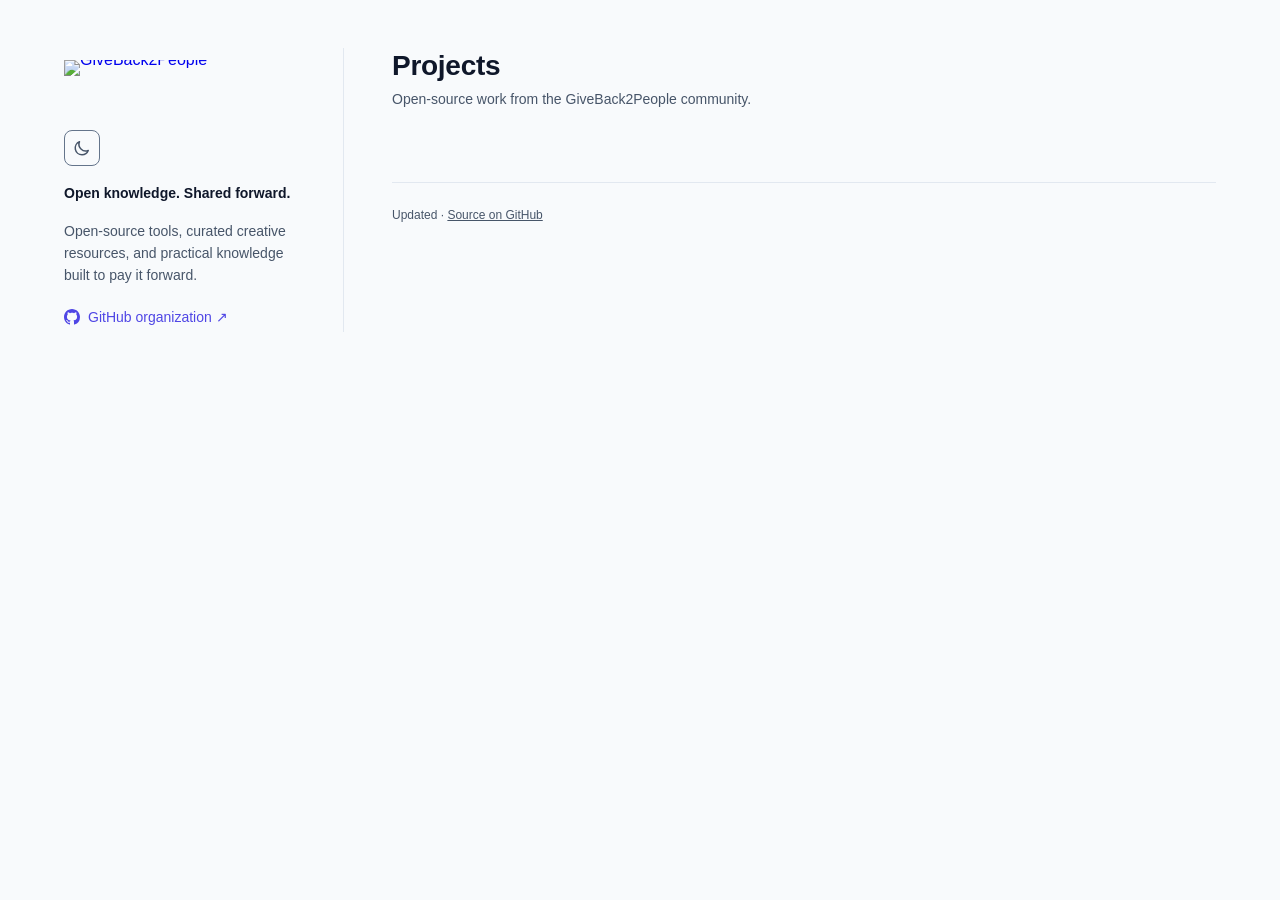
==== src/template.html @ fcbe272d "feat: rebuild showcase with Lift brand kit and static pre-rendering pipeline per SHOWCASE_GUIDELINE." ====
<!DOCTYPE html>
<html lang="en">
<head>
  <meta charset="UTF-8">
  <meta name="viewport" content="width=device-width, initial-scale=1.0">
  
  <title>Projects · GiveBack2People</title>
  <meta name="description" content="Open-source tools, curated creative resources, and practical knowledge built to pay it forward.">
  <meta name="color-scheme" content="light dark">

  <!-- Open Graph / Social Meta -->
  <meta property="og:type" content="website">
  <meta property="og:title" content="Projects · GiveBack2People">
  <meta property="og:description" content="Open-source tools, curated creative resources, and practical knowledge built to pay it forward.">
  <meta property="og:url" content="https://giveback2people.github.io/">
  <meta property="og:image" content="https://giveback2people.github.io/images/avatar-dark.png">
  <meta name="twitter:card" content="summary">

  <!-- Favicons and Web Manifest from Lift Brand Kit -->
  <link rel="icon" href="./icons/favicon.ico" sizes="16x16 32x32 48x48">
  <link rel="icon" href="./icons/favicon.svg" type="image/svg+xml">
  <link rel="apple-touch-icon" href="./icons/apple-touch-icon.png">
  <link rel="manifest" href="./icons/site.webmanifest">
  <meta name="theme-color" content="#0F172A">

  <link rel="stylesheet" href="./styles.css">

  <!-- FOUC prevention inline script -->
  <script>
    <!-- INLINE_THEME_JS -->
  </script>
</head>
<body>
  <a href="#main-content" class="skip-link">Skip to projects</a>

  <div class="container">
    <!-- Left Identity Rail -->
    <header class="identity-rail">
      <div class="rail-top-bar">
        <a href="./" class="brand-link" aria-label="GiveBack2People Home">
          <img src="./images/horizontal-color-light.svg" class="brand-logo logo-light" alt="GiveBack2People" width="200" height="62">
          <img src="./images/horizontal-color-dark.svg" class="brand-logo logo-dark" alt="" aria-hidden="true" width="200" height="62">
        </a>
        <div class="rail-footer">
          <button id="theme-toggle" class="theme-toggle-btn" type="button" aria-label="Switch to dark theme">
            <!-- Sun Icon (Shown in Dark Theme) -->
            <svg class="theme-icon-sun" fill="none" viewBox="0 0 24 24" stroke="currentColor" stroke-width="2" aria-hidden="true">
              <path stroke-linecap="round" stroke-linejoin="round" d="M12 3v1m0 16v1m9-9h-1M4 12H3m15.364 6.364l-.707-.707M6.343 6.343l-.707-.707m12.728 0l-.707.707M6.343 17.657l-.707.707M16 12a4 4 0 11-8 0 4 4 0 018 0z" />
            </svg>
            <!-- Moon Icon (Shown in Light Theme) -->
            <svg class="theme-icon-moon" fill="none" viewBox="0 0 24 24" stroke="currentColor" stroke-width="2" aria-hidden="true">
              <path stroke-linecap="round" stroke-linejoin="round" d="M20.354 15.354A9 9 0 018.646 3.646 9.003 9.003 0 0012 21a9.003 9.003 0 008.354-5.646z" />
            </svg>
          </button>
        </div>
      </div>

      <p class="rail-tagline">Open knowledge. Shared forward.</p>
      
      <p class="rail-blurb">Open-source tools, curated creative resources, and practical knowledge built to pay it forward.</p>

      <ul class="rail-links">
        <li>
          <a href="https://github.com/GiveBack2People" class="rail-link" target="_blank" rel="noopener noreferrer">
            <svg viewBox="0 0 16 16" fill="currentColor" aria-hidden="true">
              <path d="M8 0C3.58 0 0 3.58 0 8c0 3.54 2.29 6.53 5.47 7.59.4.07.55-.17.55-.38 0-.19-.01-.82-.01-1.49-2.01.37-2.53-.49-2.69-.94-.09-.23-.48-.94-.82-1.13-.28-.15-.68-.52-.01-.53.63-.01 1.08.58 1.23.82.72 1.21 1.87.87 2.33.66.07-.52.28-.87.51-1.07-1.78-.2-3.64-.89-3.64-3.95 0-.87.31-1.59.82-2.15-.08-.2-.36-1.02.08-2.12 0 0 .67-.21 2.2.82.64-.18 1.32-.27 2-.27.68 0 1.36.09 2 .27 1.53-1.04 2.2-.82 2.2-.82.44 1.1.16 1.92.08 2.12.51.56.82 1.27.82 2.15 0 3.07-1.87 3.75-3.65 3.95.29.25.54.73.54 1.48 0 1.07-.01 1.93-.01 2.2 0 .21.15.46.55.38A8.013 8.013 0 0016 8c0-4.42-3.58-8-8-8z"/>
            </svg>
            <span>GitHub organization ↗</span>
          </a>
        </li>
      </ul>
    </header>

    <!-- Main Content -->
    <main id="main-content" class="main-content">
      <header class="main-header">
        <h1 class="main-title">Projects</h1>
        <p class="main-subtitle">Open-source work from the GiveBack2People community. <span class="project-count"><!-- REPO_COUNT --></span></p>
      </header>

      <ul class="project-grid" aria-label="Open-source projects">
        <!-- REPO_CARDS -->
      </ul>

      <footer class="site-footer">
        <p>Updated <!-- BUILD_DATE --> · <a href="https://github.com/GiveBack2People/giveback2people.github.io" target="_blank" rel="noopener noreferrer">Source on GitHub</a></p>
      </footer>
    </main>
  </div>
</body>
</html>
---- src/styles.css ----
/* Lift Brand Tokens */
:root {
  --bg: #F8FAFC;
  --surface: #FFFFFF;
  --border: #E2E8F0;
  --control-border: #64748B;
  --text: #0F172A;
  --text-muted: #475569;
  --link: #4F46E5;
  --accent: #6366F1;
  --highlight: #06B6D4;
  color-scheme: light dark;
}

@media (prefers-color-scheme: dark) {
  :root:not([data-theme="light"]) {
    --bg: #0F172A;
    --surface: #131C31;
    --border: #1E293B;
    --control-border: #64748B;
    --text: #E2E8F0;
    --text-muted: #94A3B8;
    --link: #818CF8;
    --accent: #6366F1;
    --highlight: #06B6D4;
  }
}

:root[data-theme="dark"] {
  --bg: #0F172A;
  --surface: #131C31;
  --border: #1E293B;
  --control-border: #64748B;
  --text: #E2E8F0;
  --text-muted: #94A3B8;
  --link: #818CF8;
  --accent: #6366F1;
  --highlight: #06B6D4;
}

:root[data-theme="light"] {
  --bg: #F8FAFC;
  --surface: #FFFFFF;
  --border: #E2E8F0;
  --control-border: #64748B;
  --text: #0F172A;
  --text-muted: #475569;
  --link: #4F46E5;
  --accent: #6366F1;
  --highlight: #06B6D4;
}

/* Reset & Base */
*, *::before, *::after {
  box-sizing: border-box;
  margin: 0;
  padding: 0;
}

html {
  font-family: -apple-system, BlinkMacSystemFont, "Segoe UI", Roboto, "Helvetica Neue", Arial, sans-serif;
  line-height: 1.5;
  background-color: var(--bg);
  color: var(--text);
  -webkit-font-smoothing: antialiased;
}

body {
  min-height: 100vh;
  display: flex;
  flex-direction: column;
}

/* Skip Link */
.skip-link {
  position: absolute;
  top: -999px;
  left: 24px;
  background: var(--surface);
  color: var(--link);
  padding: 8px 16px;
  border: 2px solid var(--accent);
  border-radius: 6px;
  z-index: 1000;
  text-decoration: none;
  font-weight: 600;
  font-size: 14px;
}

.skip-link:focus {
  top: 16px;
}

/* Container */
.container {
  max-width: 1200px;
  width: 100%;
  margin: 0 auto;
  padding: 48px 24px;
  display: flex;
  align-items: flex-start;
  gap: 48px;
  flex: 1;
}

/* Identity Rail */
.identity-rail {
  width: 280px;
  flex-shrink: 0;
  position: sticky;
  top: 48px;
  padding-right: 32px;
  border-right: 1px solid var(--border);
  display: flex;
  flex-direction: column;
  gap: 16px;
}

.brand-link {
  display: inline-block;
  text-decoration: none;
  line-height: 0;
}

.brand-logo {
  width: 200px;
  height: auto;
  aspect-ratio: 820 / 256;
  display: block;
}

/* Logo theme switching */
.logo-light { display: block; }
.logo-dark { display: none; }

@media (prefers-color-scheme: dark) {
  :root:not([data-theme="light"]) .logo-light { display: none; }
  :root:not([data-theme="light"]) .logo-dark { display: block; }
}

:root[data-theme="dark"] .logo-light { display: none; }
:root[data-theme="dark"] .logo-dark { display: block; }
:root[data-theme="light"] .logo-light { display: block; }
:root[data-theme="light"] .logo-dark { display: none; }

.rail-tagline {
  font-size: 14px;
  line-height: 22px;
  font-weight: 600;
  color: var(--text);
}

.rail-blurb {
  font-size: 14px;
  line-height: 22px;
  font-weight: 400;
  color: var(--text-muted);
}

.rail-links {
  display: flex;
  flex-direction: column;
  gap: 12px;
  margin-top: 4px;
  list-style: none;
}

.rail-link {
  font-size: 14px;
  line-height: 22px;
  color: var(--link);
  text-decoration: none;
  display: inline-flex;
  align-items: center;
  gap: 8px;
  width: fit-content;
}

.rail-link:hover {
  text-decoration: underline;
}

.rail-link svg {
  width: 16px;
  height: 16px;
  flex-shrink: 0;
}

.rail-footer {
  margin-top: 8px;
  display: flex;
  align-items: center;
}

/* Theme Toggle Button */
.theme-toggle-btn {
  width: 36px;
  height: 36px;
  border-radius: 8px;
  border: 1px solid var(--control-border);
  background: transparent;
  color: var(--text-muted);
  cursor: pointer;
  display: inline-flex;
  align-items: center;
  justify-content: center;
  padding: 0;
  transition: color 150ms ease, border-color 150ms ease;
}

.theme-toggle-btn:hover {
  color: var(--text);
  border-color: var(--text);
}

.theme-toggle-btn:focus-visible {
  outline: 2px solid var(--accent);
  outline-offset: 2px;
}

.theme-toggle-btn svg {
  width: 18px;
  height: 18px;
  display: block;
}

.theme-icon-sun, .theme-icon-moon {
  display: none;
}

@media (prefers-color-scheme: dark) {
  :root:not([data-theme="light"]) .theme-icon-sun { display: block; }
  :root:not([data-theme="light"]) .theme-icon-moon { display: none; }
}

@media (prefers-color-scheme: light) {
  :root:not([data-theme="dark"]) .theme-icon-sun { display: none; }
  :root:not([data-theme="dark"]) .theme-icon-moon { display: block; }
}

:root[data-theme="dark"] .theme-icon-sun { display: block !important; }
:root[data-theme="dark"] .theme-icon-moon { display: none !important; }
:root[data-theme="light"] .theme-icon-sun { display: none !important; }
:root[data-theme="light"] .theme-icon-moon { display: block !important; }

/* Main Showcase Column */
.main-content {
  flex: 1;
  min-width: 0;
  display: flex;
  flex-direction: column;
}

.main-header {
  margin-bottom: 24px;
}

.main-title {
  font-size: 28px;
  line-height: 36px;
  font-weight: 600;
  letter-spacing: -0.01em;
  color: var(--text);
  margin-bottom: 4px;
}

.main-subtitle {
  font-size: 14px;
  line-height: 22px;
  color: var(--text-muted);
}

/* Card Grid */
.project-grid {
  display: grid;
  grid-template-columns: repeat(auto-fill, minmax(260px, 1fr));
  gap: 16px;
  list-style: none;
  margin-bottom: 48px;
}

/* Card */
.project-card {
  position: relative;
  background-color: var(--surface);
  border: 1px solid var(--border);
  border-radius: 12px;
  padding: 20px;
  min-height: 140px;
  display: flex;
  flex-direction: column;
  gap: 12px;
  transition: border-color 150ms ease, transform 150ms ease;
}

@media (prefers-reduced-motion: no-preference) {
  .project-card:hover {
    border-color: color-mix(in srgb, var(--accent) 50%, var(--border));
    transform: translateY(-1px);
  }
}

@media (prefers-reduced-motion: reduce) {
  .project-card:hover {
    border-color: color-mix(in srgb, var(--accent) 50%, var(--border));
  }
}

.card-top {
  display: flex;
  align-items: flex-start;
  justify-content: space-between;
  gap: 12px;
}

.card-title-group {
  display: flex;
  align-items: center;
  gap: 8px;
  min-width: 0;
}

.repo-glyph {
  width: 16px;
  height: 16px;
  flex-shrink: 0;
  color: var(--text-muted);
}

.card-title {
  font-size: 16px;
  line-height: 24px;
  font-weight: 600;
  color: var(--link);
  word-break: break-word;
}

.card-title-link {
  color: inherit;
  text-decoration: none;
}

.card-title-link::after {
  content: "";
  position: absolute;
  inset: 0;
  z-index: 0;
  border-radius: 12px;
}

.card-title-link:hover {
  text-decoration: underline;
}

.card-title-link:focus-visible::after {
  outline: 2px solid var(--accent);
  outline-offset: 2px;
}

/* Featured Badge */
.featured-badge {
  display: inline-flex;
  align-items: center;
  gap: 6px;
  font-size: 12px;
  line-height: 16px;
  font-weight: 500;
  color: var(--text-muted);
  flex-shrink: 0;
}

.featured-dot {
  width: 6px;
  height: 6px;
  border-radius: 50%;
  background-color: var(--highlight);
}

/* Card Description */
.card-desc {
  font-size: 14px;
  line-height: 22px;
  color: var(--text-muted);
  display: -webkit-box;
  -webkit-line-clamp: 3;
  -webkit-box-orient: vertical;
  overflow: hidden;
  margin-top: -4px;
}

/* Card Meta Row */
.card-meta {
  margin-top: auto;
  display: flex;
  align-items: center;
  flex-wrap: wrap;
  gap: 16px;
  font-size: 12px;
  line-height: 16px;
  font-weight: 500;
  font-variant-numeric: tabular-nums;
  color: var(--text-muted);
}

.meta-lang {
  display: inline-flex;
  align-items: center;
  gap: 6px;
}

.lang-dot {
  width: 8px;
  height: 8px;
  border-radius: 50%;
  background-color: var(--text-muted);
}

.meta-stat {
  display: inline-flex;
  align-items: center;
  gap: 4px;
}

.meta-stat svg {
  width: 14px;
  height: 14px;
  flex-shrink: 0;
}

.card-website-link {
  position: relative;
  z-index: 1;
  color: var(--link);
  text-decoration: none;
  font-weight: 500;
  margin-left: auto;
}

.card-website-link:hover {
  text-decoration: underline;
}

.card-website-link:focus-visible {
  outline: 2px solid var(--accent);
  outline-offset: 2px;
  border-radius: 2px;
}

/* Topics */
.card-topics {
  display: flex;
  flex-wrap: wrap;
  gap: 6px;
  margin-top: 4px;
}

.topic-pill {
  font-size: 12px;
  line-height: 16px;
  font-weight: 400;
  padding: 2px 8px;
  border-radius: 9999px;
  border: 1px solid var(--border);
  color: var(--text-muted);
}

/* Empty State */
.empty-state {
  border: 1px dashed var(--border);
  border-radius: 12px;
  padding: 32px;
  text-align: center;
  font-size: 14px;
  color: var(--text-muted);
}

.empty-state a {
  color: var(--link);
  text-decoration: underline;
}

/* Footer */
.site-footer {
  margin-top: auto;
  border-top: 1px solid var(--border);
  padding: 24px 0 0;
  font-size: 12px;
  line-height: 16px;
  color: var(--text-muted);
}

.site-footer a {
  color: inherit;
  text-decoration: underline;
}

.site-footer a:hover {
  color: var(--text);
}

/* Responsive Breakpoints */
@media (max-width: 1023px) {
  .container {
    flex-direction: column;
    padding: 32px 24px;
    gap: 32px;
  }

  .identity-rail {
    width: 100%;
    position: static;
    padding-right: 0;
    border-right: none;
    border-bottom: 1px solid var(--border);
    padding-bottom: 24px;
  }

  .rail-top-bar {
    display: flex;
    align-items: center;
    justify-content: space-between;
    width: 100%;
  }

  .rail-footer {
    margin-top: 0;
  }

  .rail-links {
    flex-direction: row;
    flex-wrap: wrap;
    gap: 16px;
  }

  .project-grid {
    grid-template-columns: repeat(2, 1fr);
  }
}

@media (max-width: 639px) {
  .container {
    padding: 24px 16px;
    gap: 24px;
  }

  .brand-logo {
    width: 180px;
  }

  .project-grid {
    grid-template-columns: 1fr;
    gap: 12px;
  }

  .theme-toggle-btn {
    min-width: 44px;
    min-height: 44px;
  }

  .rail-link {
    min-height: 44px;
  }
}
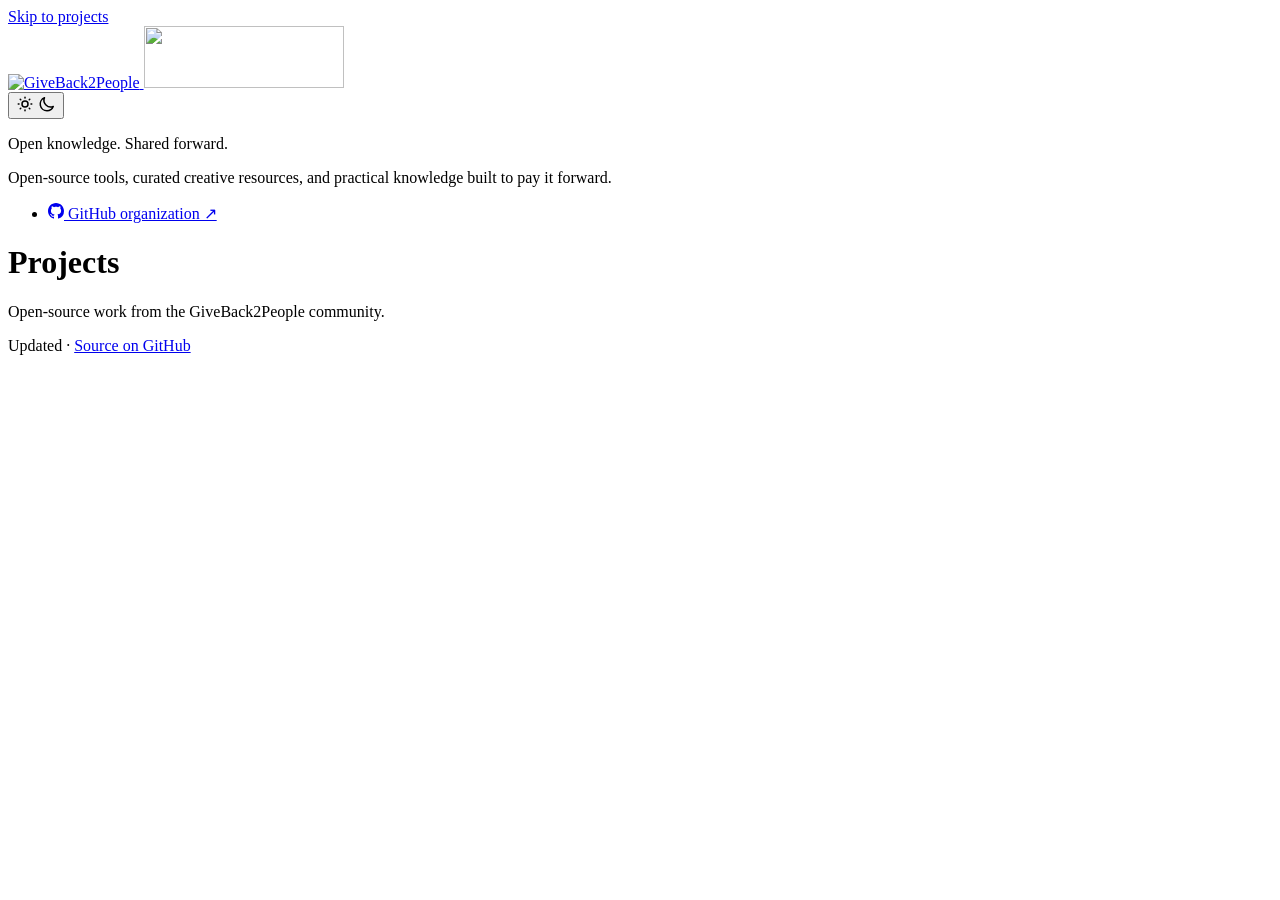
==== commit 5a448d05: "fix: inline styles into template to prevent cache desync and enforce explicit SVG dimensions" ====
--- a/src/template.html
+++ b/src/template.html
@@ -23,7 +23,10 @@
   <link rel="manifest" href="./icons/site.webmanifest">
   <meta name="theme-color" content="#0F172A">
 
-  <link rel="stylesheet" href="./styles.css">
+  <!-- Inlined Stylesheet for Instant 0ms Load & Zero Cache Mismatch -->
+  <style>
+    <!-- INLINE_STYLES -->
+  </style>
 
   <!-- FOUC prevention inline script -->
   <script>
@@ -44,11 +47,11 @@
         <div class="rail-footer">
           <button id="theme-toggle" class="theme-toggle-btn" type="button" aria-label="Switch to dark theme">
             <!-- Sun Icon (Shown in Dark Theme) -->
-            <svg class="theme-icon-sun" fill="none" viewBox="0 0 24 24" stroke="currentColor" stroke-width="2" aria-hidden="true">
+            <svg class="theme-icon-sun" width="18" height="18" fill="none" viewBox="0 0 24 24" stroke="currentColor" stroke-width="2" aria-hidden="true">
               <path stroke-linecap="round" stroke-linejoin="round" d="M12 3v1m0 16v1m9-9h-1M4 12H3m15.364 6.364l-.707-.707M6.343 6.343l-.707-.707m12.728 0l-.707.707M6.343 17.657l-.707.707M16 12a4 4 0 11-8 0 4 4 0 018 0z" />
             </svg>
             <!-- Moon Icon (Shown in Light Theme) -->
-            <svg class="theme-icon-moon" fill="none" viewBox="0 0 24 24" stroke="currentColor" stroke-width="2" aria-hidden="true">
+            <svg class="theme-icon-moon" width="18" height="18" fill="none" viewBox="0 0 24 24" stroke="currentColor" stroke-width="2" aria-hidden="true">
               <path stroke-linecap="round" stroke-linejoin="round" d="M20.354 15.354A9 9 0 018.646 3.646 9.003 9.003 0 0012 21a9.003 9.003 0 008.354-5.646z" />
             </svg>
           </button>
@@ -62,7 +65,7 @@
       <ul class="rail-links">
         <li>
           <a href="https://github.com/GiveBack2People" class="rail-link" target="_blank" rel="noopener noreferrer">
-            <svg viewBox="0 0 16 16" fill="currentColor" aria-hidden="true">
+            <svg width="16" height="16" viewBox="0 0 16 16" fill="currentColor" aria-hidden="true">
               <path d="M8 0C3.58 0 0 3.58 0 8c0 3.54 2.29 6.53 5.47 7.59.4.07.55-.17.55-.38 0-.19-.01-.82-.01-1.49-2.01.37-2.53-.49-2.69-.94-.09-.23-.48-.94-.82-1.13-.28-.15-.68-.52-.01-.53.63-.01 1.08.58 1.23.82.72 1.21 1.87.87 2.33.66.07-.52.28-.87.51-1.07-1.78-.2-3.64-.89-3.64-3.95 0-.87.31-1.59.82-2.15-.08-.2-.36-1.02.08-2.12 0 0 .67-.21 2.2.82.64-.18 1.32-.27 2-.27.68 0 1.36.09 2 .27 1.53-1.04 2.2-.82 2.2-.82.44 1.1.16 1.92.08 2.12.51.56.82 1.27.82 2.15 0 3.07-1.87 3.75-3.65 3.95.29.25.54.73.54 1.48 0 1.07-.01 1.93-.01 2.2 0 .21.15.46.55.38A8.013 8.013 0 0016 8c0-4.42-3.58-8-8-8z"/>
             </svg>
             <span>GitHub organization ↗</span>
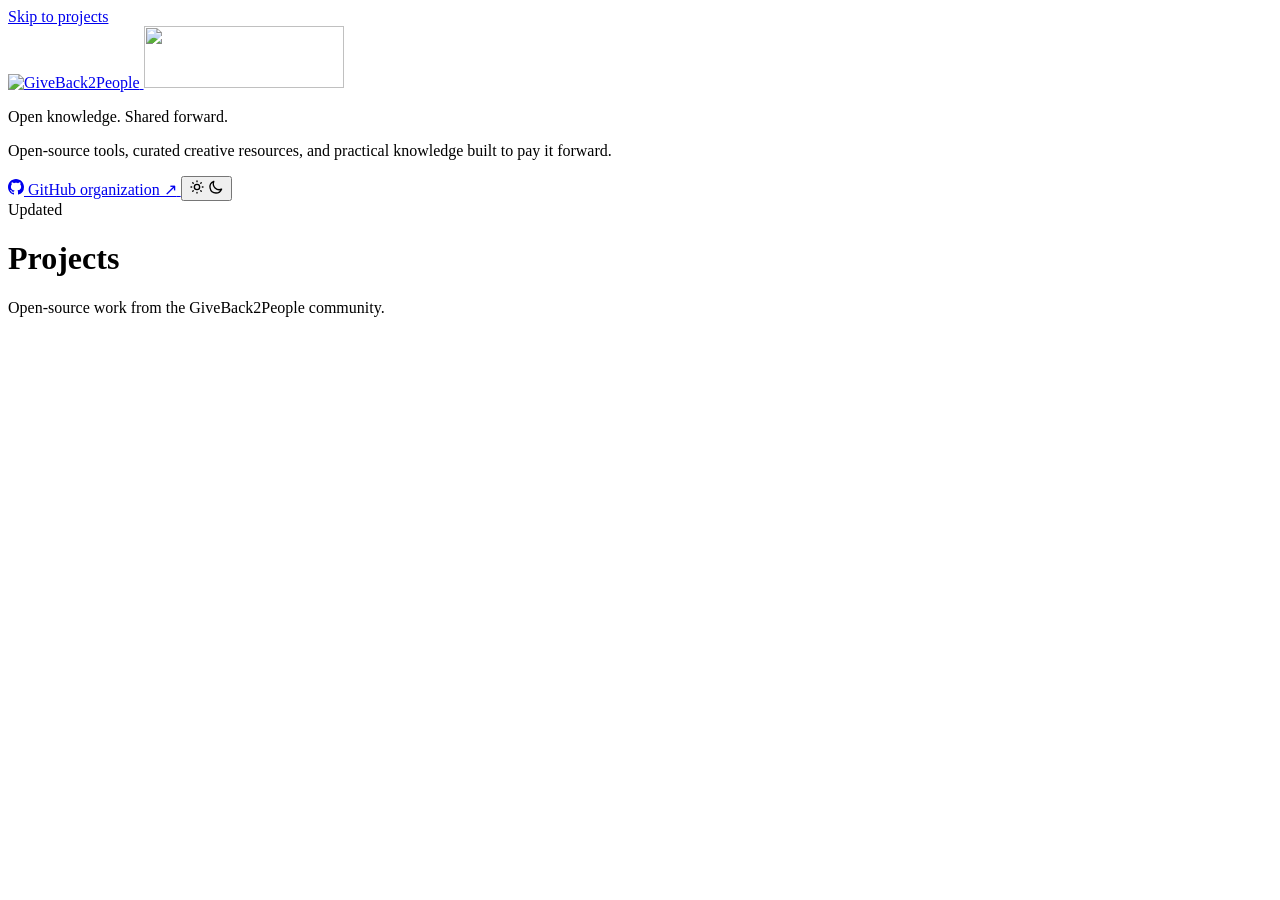
==== commit 78451321: "feat: switch to wide 1-per-line cards without glyphs and move updated date to rail" ====
--- a/src/template.html
+++ b/src/template.html
@@ -44,34 +44,35 @@
           <img src="./images/horizontal-color-light.svg" class="brand-logo logo-light" alt="GiveBack2People" width="200" height="62">
           <img src="./images/horizontal-color-dark.svg" class="brand-logo logo-dark" alt="" aria-hidden="true" width="200" height="62">
         </a>
-        <div class="rail-footer">
-          <button id="theme-toggle" class="theme-toggle-btn" type="button" aria-label="Switch to dark theme">
-            <!-- Sun Icon (Shown in Dark Theme) -->
-            <svg class="theme-icon-sun" width="18" height="18" fill="none" viewBox="0 0 24 24" stroke="currentColor" stroke-width="2" aria-hidden="true">
-              <path stroke-linecap="round" stroke-linejoin="round" d="M12 3v1m0 16v1m9-9h-1M4 12H3m15.364 6.364l-.707-.707M6.343 6.343l-.707-.707m12.728 0l-.707.707M6.343 17.657l-.707.707M16 12a4 4 0 11-8 0 4 4 0 018 0z" />
-            </svg>
-            <!-- Moon Icon (Shown in Light Theme) -->
-            <svg class="theme-icon-moon" width="18" height="18" fill="none" viewBox="0 0 24 24" stroke="currentColor" stroke-width="2" aria-hidden="true">
-              <path stroke-linecap="round" stroke-linejoin="round" d="M20.354 15.354A9 9 0 018.646 3.646 9.003 9.003 0 0012 21a9.003 9.003 0 008.354-5.646z" />
-            </svg>
-          </button>
-        </div>
       </div>
 
       <p class="rail-tagline">Open knowledge. Shared forward.</p>
       
       <p class="rail-blurb">Open-source tools, curated creative resources, and practical knowledge built to pay it forward.</p>
 
-      <ul class="rail-links">
-        <li>
-          <a href="https://github.com/GiveBack2People" class="rail-link" target="_blank" rel="noopener noreferrer">
-            <svg width="16" height="16" viewBox="0 0 16 16" fill="currentColor" aria-hidden="true">
-              <path d="M8 0C3.58 0 0 3.58 0 8c0 3.54 2.29 6.53 5.47 7.59.4.07.55-.17.55-.38 0-.19-.01-.82-.01-1.49-2.01.37-2.53-.49-2.69-.94-.09-.23-.48-.94-.82-1.13-.28-.15-.68-.52-.01-.53.63-.01 1.08.58 1.23.82.72 1.21 1.87.87 2.33.66.07-.52.28-.87.51-1.07-1.78-.2-3.64-.89-3.64-3.95 0-.87.31-1.59.82-2.15-.08-.2-.36-1.02.08-2.12 0 0 .67-.21 2.2.82.64-.18 1.32-.27 2-.27.68 0 1.36.09 2 .27 1.53-1.04 2.2-.82 2.2-.82.44 1.1.16 1.92.08 2.12.51.56.82 1.27.82 2.15 0 3.07-1.87 3.75-3.65 3.95.29.25.54.73.54 1.48 0 1.07-.01 1.93-.01 2.2 0 .21.15.46.55.38A8.013 8.013 0 0016 8c0-4.42-3.58-8-8-8z"/>
-            </svg>
-            <span>GitHub organization ↗</span>
-          </a>
-        </li>
-      </ul>
+      <div class="rail-actions">
+        <a href="https://github.com/GiveBack2People" class="rail-link" target="_blank" rel="noopener noreferrer">
+          <svg width="16" height="16" viewBox="0 0 16 16" fill="currentColor" aria-hidden="true">
+            <path d="M8 0C3.58 0 0 3.58 0 8c0 3.54 2.29 6.53 5.47 7.59.4.07.55-.17.55-.38 0-.19-.01-.82-.01-1.49-2.01.37-2.53-.49-2.69-.94-.09-.23-.48-.94-.82-1.13-.28-.15-.68-.52-.01-.53.63-.01 1.08.58 1.23.82.72 1.21 1.87.87 2.33.66.07-.52.28-.87.51-1.07-1.78-.2-3.64-.89-3.64-3.95 0-.87.31-1.59.82-2.15-.08-.2-.36-1.02.08-2.12 0 0 .67-.21 2.2.82.64-.18 1.32-.27 2-.27.68 0 1.36.09 2 .27 1.53-1.04 2.2-.82 2.2-.82.44 1.1.16 1.92.08 2.12.51.56.82 1.27.82 2.15 0 3.07-1.87 3.75-3.65 3.95.29.25.54.73.54 1.48 0 1.07-.01 1.93-.01 2.2 0 .21.15.46.55.38A8.013 8.013 0 0016 8c0-4.42-3.58-8-8-8z"/>
+          </svg>
+          <span>GitHub organization ↗</span>
+        </a>
+
+        <button id="theme-toggle" class="theme-toggle-btn" type="button" aria-label="Switch to dark theme">
+          <!-- Sun Icon (Shown in Dark Theme) -->
+          <svg class="theme-icon-sun" width="16" height="16" fill="none" viewBox="0 0 24 24" stroke="currentColor" stroke-width="2" aria-hidden="true">
+            <path stroke-linecap="round" stroke-linejoin="round" d="M12 3v1m0 16v1m9-9h-1M4 12H3m15.364 6.364l-.707-.707M6.343 6.343l-.707-.707m12.728 0l-.707.707M6.343 17.657l-.707.707M16 12a4 4 0 11-8 0 4 4 0 018 0z" />
+          </svg>
+          <!-- Moon Icon (Shown in Light Theme) -->
+          <svg class="theme-icon-moon" width="16" height="16" fill="none" viewBox="0 0 24 24" stroke="currentColor" stroke-width="2" aria-hidden="true">
+            <path stroke-linecap="round" stroke-linejoin="round" d="M20.354 15.354A9 9 0 018.646 3.646 9.003 9.003 0 0012 21a9.003 9.003 0 008.354-5.646z" />
+          </svg>
+        </button>
+      </div>
+
+      <div class="rail-update-meta">
+        Updated <!-- BUILD_DATE -->
+      </div>
     </header>
 
     <!-- Main Content -->
@@ -81,13 +82,9 @@
         <p class="main-subtitle">Open-source work from the GiveBack2People community. <span class="project-count"><!-- REPO_COUNT --></span></p>
       </header>
 
-      <ul class="project-grid" aria-label="Open-source projects">
+      <ul class="project-list" aria-label="Open-source projects">
         <!-- REPO_CARDS -->
       </ul>
-
-      <footer class="site-footer">
-        <p>Updated <!-- BUILD_DATE --> · <a href="https://github.com/GiveBack2People/giveback2people.github.io" target="_blank" rel="noopener noreferrer">Source on GitHub</a></p>
-      </footer>
     </main>
   </div>
 </body>
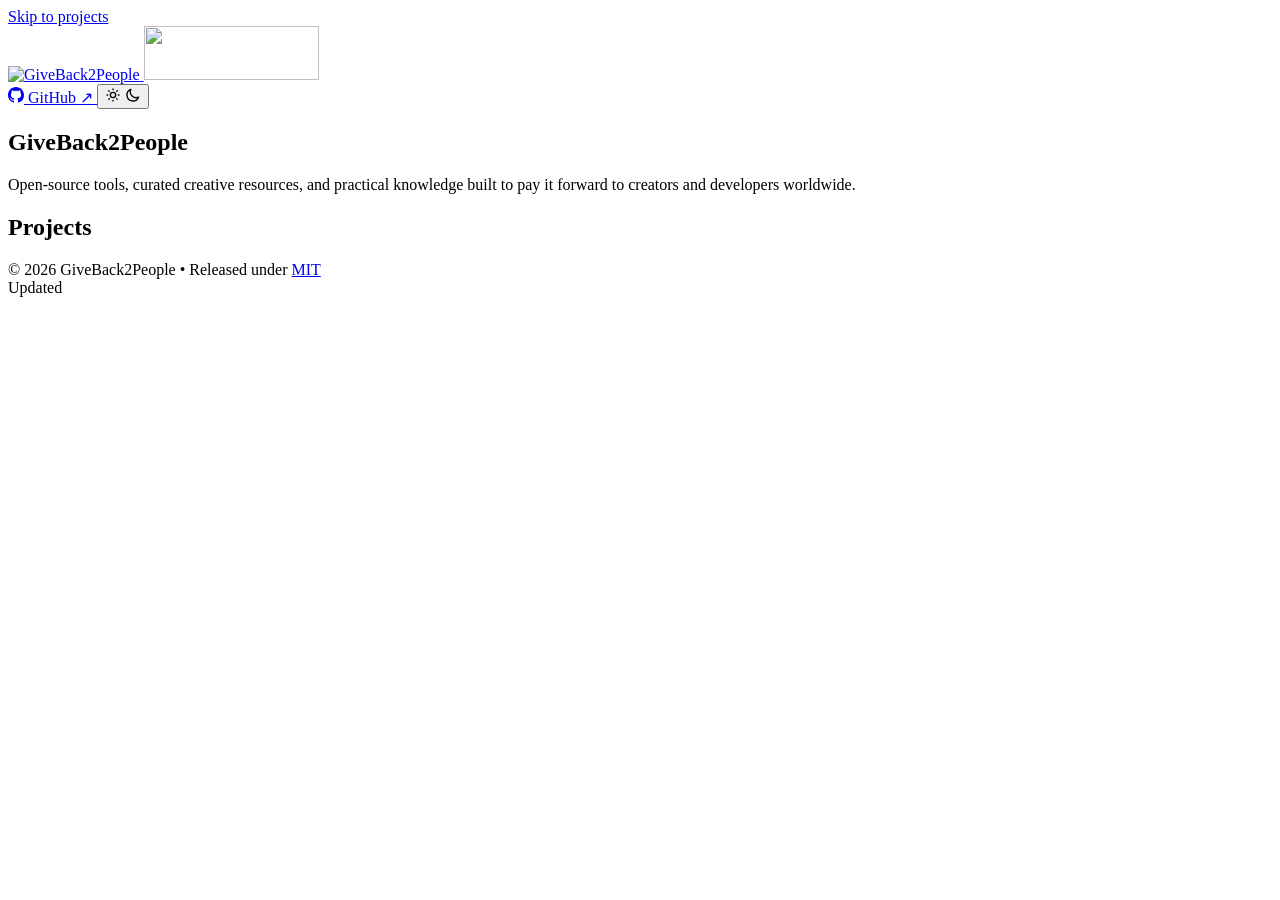
==== commit e89b5141: "feat: redesign showcase with top header bar, monochrome pinned tag, and bottom footer" ====
--- a/src/template.html
+++ b/src/template.html
@@ -36,26 +36,20 @@
 <body>
   <a href="#main-content" class="skip-link">Skip to projects</a>
 
-  <div class="container">
-    <!-- Left Identity Rail -->
-    <header class="identity-rail">
-      <div class="rail-top-bar">
-        <a href="./" class="brand-link" aria-label="GiveBack2People Home">
-          <img src="./images/horizontal-color-light.svg" class="brand-logo logo-light" alt="GiveBack2People" width="200" height="62">
-          <img src="./images/horizontal-color-dark.svg" class="brand-logo logo-dark" alt="" aria-hidden="true" width="200" height="62">
-        </a>
-      </div>
+  <!-- Top Header Bar -->
+  <header class="site-header">
+    <div class="header-inner">
+      <a href="./" class="brand-link" aria-label="GiveBack2People Home">
+        <img src="./images/horizontal-color-light.svg" class="brand-logo logo-light" alt="GiveBack2People" width="175" height="54">
+        <img src="./images/horizontal-color-dark.svg" class="brand-logo logo-dark" alt="" aria-hidden="true" width="175" height="54">
+      </a>
 
-      <p class="rail-tagline">Open knowledge. Shared forward.</p>
-      
-      <p class="rail-blurb">Open-source tools, curated creative resources, and practical knowledge built to pay it forward.</p>
-
-      <div class="rail-actions">
-        <a href="https://github.com/GiveBack2People" class="rail-link" target="_blank" rel="noopener noreferrer">
+      <div class="header-actions">
+        <a href="https://github.com/GiveBack2People" class="header-link" target="_blank" rel="noopener noreferrer">
           <svg width="16" height="16" viewBox="0 0 16 16" fill="currentColor" aria-hidden="true">
             <path d="M8 0C3.58 0 0 3.58 0 8c0 3.54 2.29 6.53 5.47 7.59.4.07.55-.17.55-.38 0-.19-.01-.82-.01-1.49-2.01.37-2.53-.49-2.69-.94-.09-.23-.48-.94-.82-1.13-.28-.15-.68-.52-.01-.53.63-.01 1.08.58 1.23.82.72 1.21 1.87.87 2.33.66.07-.52.28-.87.51-1.07-1.78-.2-3.64-.89-3.64-3.95 0-.87.31-1.59.82-2.15-.08-.2-.36-1.02.08-2.12 0 0 .67-.21 2.2.82.64-.18 1.32-.27 2-.27.68 0 1.36.09 2 .27 1.53-1.04 2.2-.82 2.2-.82.44 1.1.16 1.92.08 2.12.51.56.82 1.27.82 2.15 0 3.07-1.87 3.75-3.65 3.95.29.25.54.73.54 1.48 0 1.07-.01 1.93-.01 2.2 0 .21.15.46.55.38A8.013 8.013 0 0016 8c0-4.42-3.58-8-8-8z"/>
           </svg>
-          <span>GitHub organization ↗</span>
+          <span>GitHub ↗</span>
         </a>
 
         <button id="theme-toggle" class="theme-toggle-btn" type="button" aria-label="Switch to dark theme">
@@ -69,23 +63,43 @@
           </svg>
         </button>
       </div>
+    </div>
+  </header>
 
-      <div class="rail-update-meta">
-        Updated <!-- BUILD_DATE -->
+  <!-- Main Content Area -->
+  <main id="main-content" class="site-main">
+    <section class="intro">
+      <h1 class="intro-title">GiveBack2People</h1>
+      <p class="intro-desc">Open-source tools, curated creative resources, and practical knowledge built to pay it forward to creators and developers worldwide.</p>
+    </section>
+
+    <section aria-labelledby="projects-heading">
+      <div class="projects-header">
+        <h2 id="projects-heading" class="projects-title">Projects</h2>
+        <span class="projects-count"><!-- REPO_COUNT --></span>
       </div>
-    </header>
-
-    <!-- Main Content -->
-    <main id="main-content" class="main-content">
-      <header class="main-header">
-        <h1 class="main-title">Projects</h1>
-        <p class="main-subtitle">Open-source work from the GiveBack2People community. <span class="project-count"><!-- REPO_COUNT --></span></p>
-      </header>
 
       <ul class="project-list" aria-label="Open-source projects">
         <!-- REPO_CARDS -->
       </ul>
-    </main>
-  </div>
+    </section>
+  </main>
+
+  <!-- Bottom Footer -->
+  <footer class="site-footer">
+    <div class="footer-inner">
+      <div>
+        &copy; <span id="current-year"></span> GiveBack2People • Released under <a href="https://opensource.org/licenses/MIT" target="_blank" rel="noopener noreferrer">MIT</a>
+      </div>
+      <div>
+        Updated <!-- BUILD_DATE -->
+      </div>
+    </div>
+  </footer>
+
+  <script>
+    const y = document.getElementById('current-year');
+    if (y) y.textContent = new Date().getFullYear();
+  </script>
 </body>
 </html>
